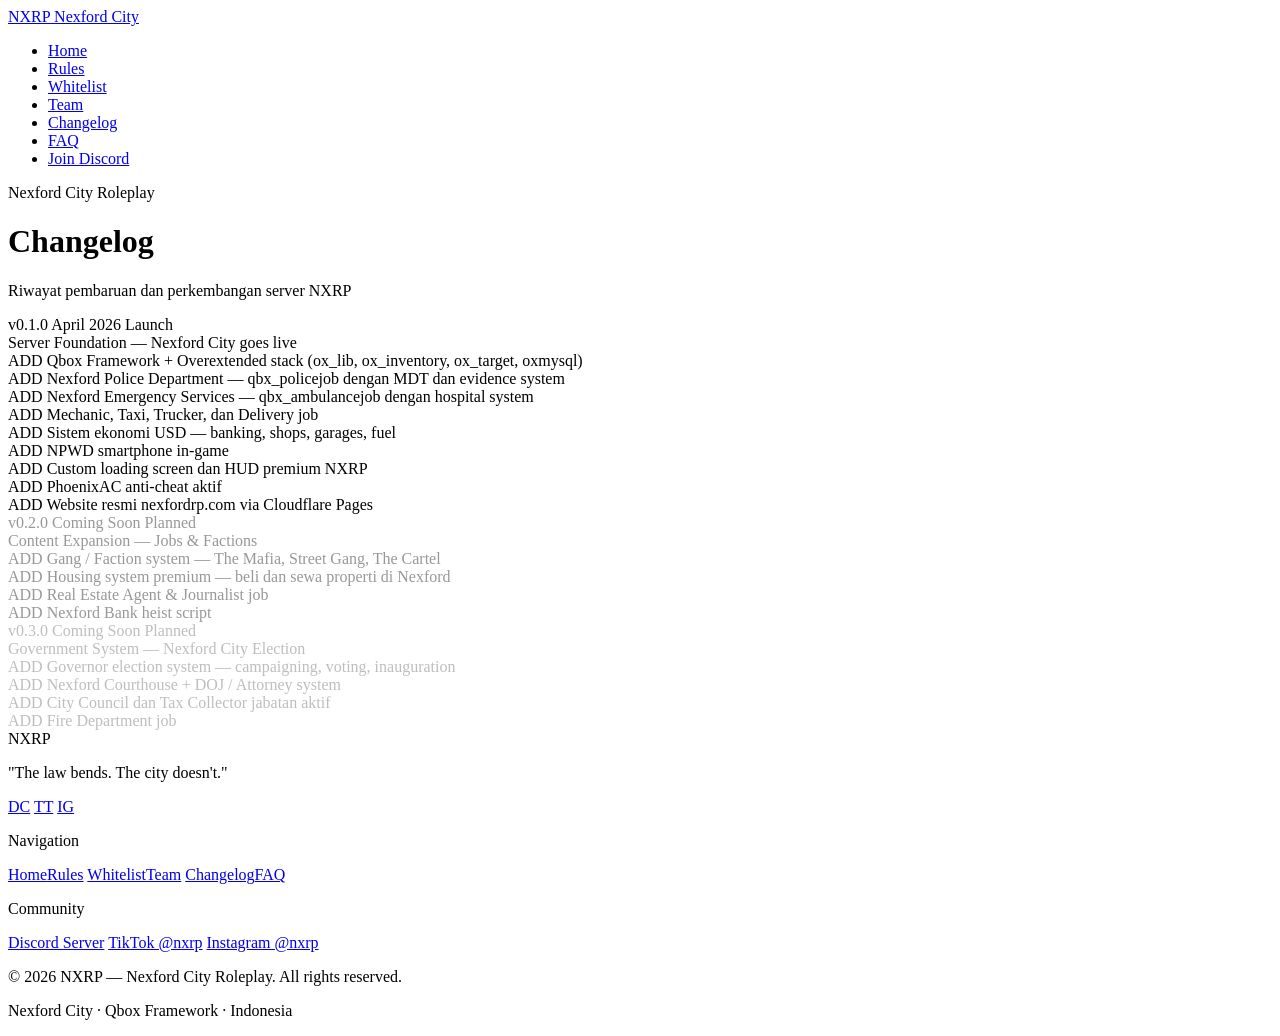
==== changelog.html @ ca9e19a2 "Add files via upload" ====
<!DOCTYPE html>
<html lang="id">
<head>
  <meta charset="UTF-8" />
  <meta name="viewport" content="width=device-width, initial-scale=1.0" />
  <title>Changelog — NXRP Nexford City</title>
  <link rel="icon" type="image/svg+xml" href="assets/img/favicon.svg" />
  <link rel="stylesheet" href="assets/css/style.css" />
</head>
<body>
  <nav class="nav">
    <a href="index.html" class="nav__logo">
      <span class="nav__logo-main">NXRP</span>
      <span class="nav__logo-sub">Nexford City</span>
    </a>
    <ul class="nav__links">
      <li><a href="index.html">Home</a></li>
      <li><a href="rules.html">Rules</a></li>
      <li><a href="whitelist.html">Whitelist</a></li>
      <li><a href="team.html">Team</a></li>
      <li><a href="changelog.html">Changelog</a></li>
      <li><a href="faq.html">FAQ</a></li>
      <li><a href="https://discord.gg/nxrp" target="_blank" rel="noopener" class="nav__cta">Join Discord</a></li>
    </ul>
    <div class="nav__burger"><span></span><span></span><span></span></div>
  </nav>

  <div class="page">
    <div class="page-header">
      <div class="page-header__bg"></div>
      <p class="page-header__eyebrow">Nexford City Roleplay</p>
      <h1 class="page-header__title">Changelog</h1>
      <p class="page-header__sub">Riwayat pembaruan dan perkembangan server NXRP</p>
    </div>

    <section class="section" style="max-width: 800px;">

      <div class="changelog">

        <div class="changelog-entry fade-up">
          <div class="changelog-entry__meta">
            <span class="changelog-entry__version">v0.1.0</span>
            <span class="changelog-entry__date">April 2026</span>
            <span class="changelog-entry__badge badge--major">Launch</span>
          </div>
          <div class="changelog-entry__title">Server Foundation — Nexford City goes live</div>
          <div class="changelog-entry__items">
            <div class="changelog-item">
              <span class="changelog-item__type type--add">ADD</span>
              <span>Qbox Framework + Overextended stack (ox_lib, ox_inventory, ox_target, oxmysql)</span>
            </div>
            <div class="changelog-item">
              <span class="changelog-item__type type--add">ADD</span>
              <span>Nexford Police Department — qbx_policejob dengan MDT dan evidence system</span>
            </div>
            <div class="changelog-item">
              <span class="changelog-item__type type--add">ADD</span>
              <span>Nexford Emergency Services — qbx_ambulancejob dengan hospital system</span>
            </div>
            <div class="changelog-item">
              <span class="changelog-item__type type--add">ADD</span>
              <span>Mechanic, Taxi, Trucker, dan Delivery job</span>
            </div>
            <div class="changelog-item">
              <span class="changelog-item__type type--add">ADD</span>
              <span>Sistem ekonomi USD — banking, shops, garages, fuel</span>
            </div>
            <div class="changelog-item">
              <span class="changelog-item__type type--add">ADD</span>
              <span>NPWD smartphone in-game</span>
            </div>
            <div class="changelog-item">
              <span class="changelog-item__type type--add">ADD</span>
              <span>Custom loading screen dan HUD premium NXRP</span>
            </div>
            <div class="changelog-item">
              <span class="changelog-item__type type--add">ADD</span>
              <span>PhoenixAC anti-cheat aktif</span>
            </div>
            <div class="changelog-item">
              <span class="changelog-item__type type--add">ADD</span>
              <span>Website resmi nexfordrp.com via Cloudflare Pages</span>
            </div>
          </div>
        </div>

        <div class="changelog-entry fade-up" style="opacity: 0.4;">
          <div class="changelog-entry__meta">
            <span class="changelog-entry__version">v0.2.0</span>
            <span class="changelog-entry__date">Coming Soon</span>
            <span class="changelog-entry__badge badge--minor">Planned</span>
          </div>
          <div class="changelog-entry__title">Content Expansion — Jobs & Factions</div>
          <div class="changelog-entry__items">
            <div class="changelog-item">
              <span class="changelog-item__type type--add">ADD</span>
              <span>Gang / Faction system — The Mafia, Street Gang, The Cartel</span>
            </div>
            <div class="changelog-item">
              <span class="changelog-item__type type--add">ADD</span>
              <span>Housing system premium — beli dan sewa properti di Nexford</span>
            </div>
            <div class="changelog-item">
              <span class="changelog-item__type type--add">ADD</span>
              <span>Real Estate Agent & Journalist job</span>
            </div>
            <div class="changelog-item">
              <span class="changelog-item__type type--add">ADD</span>
              <span>Nexford Bank heist script</span>
            </div>
          </div>
        </div>

        <div class="changelog-entry fade-up" style="opacity: 0.25;">
          <div class="changelog-entry__meta">
            <span class="changelog-entry__version">v0.3.0</span>
            <span class="changelog-entry__date">Coming Soon</span>
            <span class="changelog-entry__badge badge--minor">Planned</span>
          </div>
          <div class="changelog-entry__title">Government System — Nexford City Election</div>
          <div class="changelog-entry__items">
            <div class="changelog-item">
              <span class="changelog-item__type type--add">ADD</span>
              <span>Governor election system — campaigning, voting, inauguration</span>
            </div>
            <div class="changelog-item">
              <span class="changelog-item__type type--add">ADD</span>
              <span>Nexford Courthouse + DOJ / Attorney system</span>
            </div>
            <div class="changelog-item">
              <span class="changelog-item__type type--add">ADD</span>
              <span>City Council dan Tax Collector jabatan aktif</span>
            </div>
            <div class="changelog-item">
              <span class="changelog-item__type type--add">ADD</span>
              <span>Fire Department job</span>
            </div>
          </div>
        </div>

      </div>
    </section>
  </div>

  <footer class="footer">
    <div class="footer__inner">
      <div class="footer__brand">
        <div class="footer__logo">NXRP</div>
        <p class="footer__tagline">"The law bends. The city doesn't."</p>
        <div class="footer__socials">
          <a href="https://discord.gg/nxrp" target="_blank" rel="noopener" class="footer__social">DC</a>
          <a href="https://tiktok.com/@nxrp" target="_blank" rel="noopener" class="footer__social">TT</a>
          <a href="https://instagram.com/nxrp" target="_blank" rel="noopener" class="footer__social">IG</a>
        </div>
      </div>
      <div>
        <p class="footer__nav-title">Navigation</p>
        <div class="footer__nav-links">
          <a href="index.html">Home</a><a href="rules.html">Rules</a>
          <a href="whitelist.html">Whitelist</a><a href="team.html">Team</a>
          <a href="changelog.html">Changelog</a><a href="faq.html">FAQ</a>
        </div>
      </div>
      <div>
        <p class="footer__nav-title">Community</p>
        <div class="footer__nav-links">
          <a href="https://discord.gg/nxrp" target="_blank" rel="noopener">Discord Server</a>
          <a href="https://tiktok.com/@nxrp" target="_blank" rel="noopener">TikTok @nxrp</a>
          <a href="https://instagram.com/nxrp" target="_blank" rel="noopener">Instagram @nxrp</a>
        </div>
      </div>
    </div>
    <div class="footer__bottom">
      <p class="footer__copy">© 2026 NXRP — Nexford City Roleplay. All rights reserved.</p>
      <p class="footer__motto">Nexford City · Qbox Framework · Indonesia</p>
    </div>
  </footer>
  <script src="assets/js/main.js"></script>
</body>
</html>
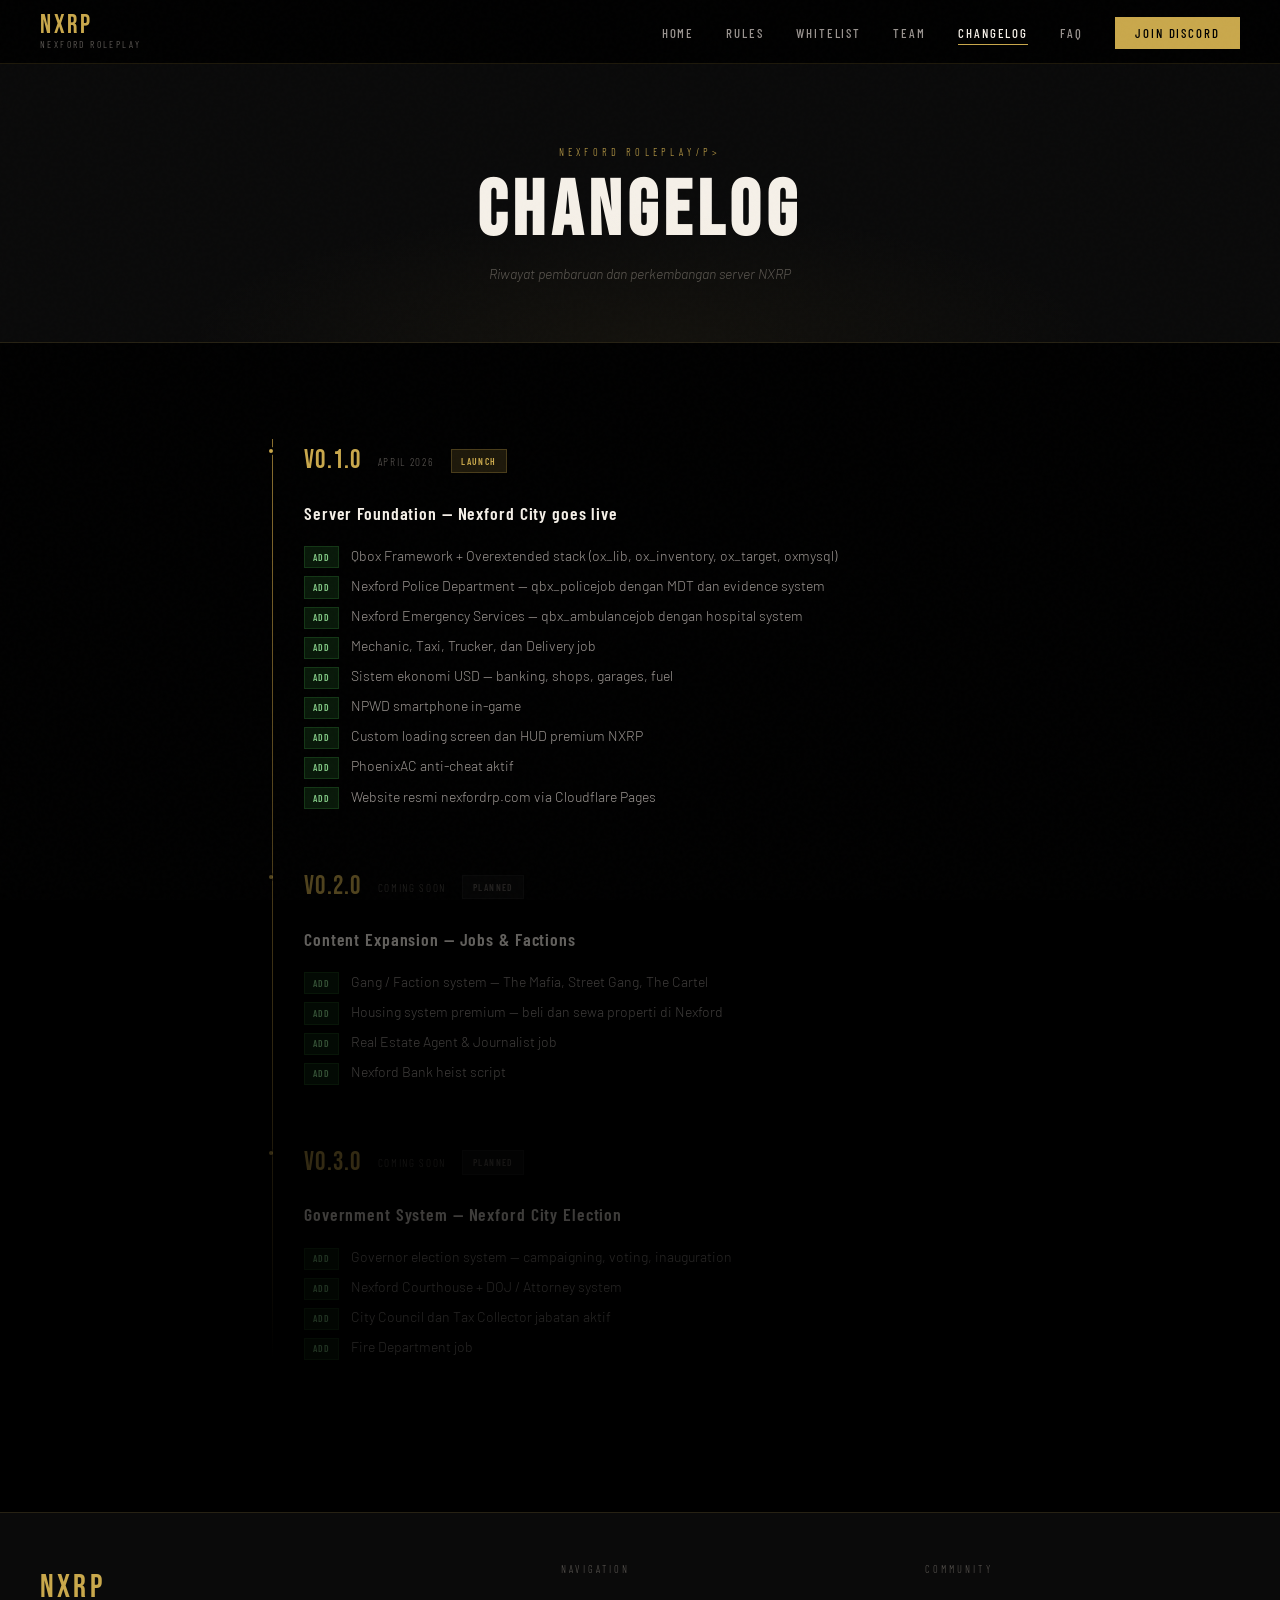
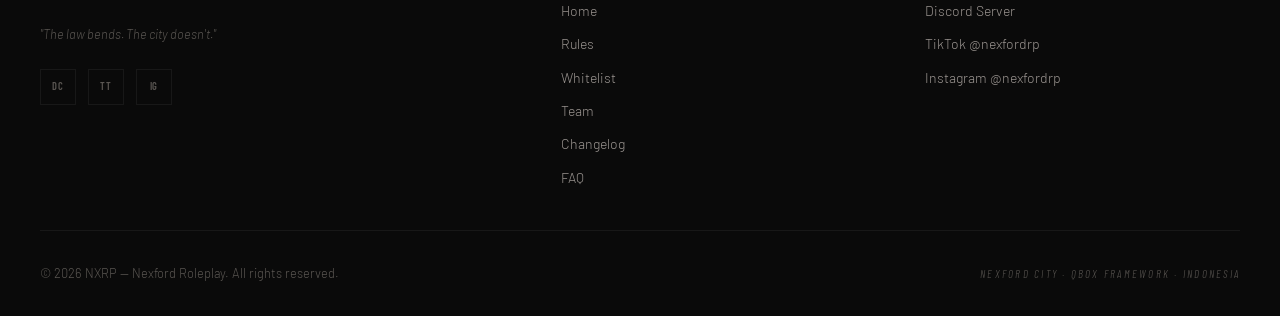
==== commit 21688ea4: "fix: update branding Nexford Roleplay, socmed links, team structure" ====
--- a/changelog.html
+++ b/changelog.html
@@ -3,7 +3,7 @@
 <head>
   <meta charset="UTF-8" />
   <meta name="viewport" content="width=device-width, initial-scale=1.0" />
-  <title>Changelog — NXRP Nexford City</title>
+  <title>Changelog — NXRP Nexford Roleplay</title>
   <link rel="icon" type="image/svg+xml" href="assets/img/favicon.svg" />
   <link rel="stylesheet" href="assets/css/style.css" />
 </head>
@@ -11,7 +11,7 @@
   <nav class="nav">
     <a href="index.html" class="nav__logo">
       <span class="nav__logo-main">NXRP</span>
-      <span class="nav__logo-sub">Nexford City</span>
+      <span class="nav__logo-sub">Nexford Roleplay</span>
     </a>
     <ul class="nav__links">
       <li><a href="index.html">Home</a></li>
@@ -28,7 +28,7 @@
   <div class="page">
     <div class="page-header">
       <div class="page-header__bg"></div>
-      <p class="page-header__eyebrow">Nexford City Roleplay</p>
+      <p class="page-header__eyebrow">Nexford Roleplay/p>
       <h1 class="page-header__title">Changelog</h1>
       <p class="page-header__sub">Riwayat pembaruan dan perkembangan server NXRP</p>
     </div>
@@ -149,8 +149,8 @@
         <p class="footer__tagline">"The law bends. The city doesn't."</p>
         <div class="footer__socials">
           <a href="https://discord.gg/nxrp" target="_blank" rel="noopener" class="footer__social">DC</a>
-          <a href="https://tiktok.com/@nxrp" target="_blank" rel="noopener" class="footer__social">TT</a>
-          <a href="https://instagram.com/nxrp" target="_blank" rel="noopener" class="footer__social">IG</a>
+          <a href="https://tiktok.com/@nexfordrp" target="_blank" rel="noopener" class="footer__social">TT</a>
+          <a href="https://instagram.com/nexfordrp" target="_blank" rel="noopener" class="footer__social">IG</a>
         </div>
       </div>
       <div>
@@ -165,13 +165,13 @@
         <p class="footer__nav-title">Community</p>
         <div class="footer__nav-links">
           <a href="https://discord.gg/nxrp" target="_blank" rel="noopener">Discord Server</a>
-          <a href="https://tiktok.com/@nxrp" target="_blank" rel="noopener">TikTok @nxrp</a>
-          <a href="https://instagram.com/nxrp" target="_blank" rel="noopener">Instagram @nxrp</a>
+          <a href="https://tiktok.com/@nexfordrp" target="_blank" rel="noopener">TikTok @nexfordrp</a>
+          <a href="https://instagram.com/nexfordrp" target="_blank" rel="noopener">Instagram @nexfordrp</a>
         </div>
       </div>
     </div>
     <div class="footer__bottom">
-      <p class="footer__copy">© 2026 NXRP — Nexford City Roleplay. All rights reserved.</p>
+      <p class="footer__copy">© 2026 NXRP — Nexford Roleplay. All rights reserved.</p>
       <p class="footer__motto">Nexford City · Qbox Framework · Indonesia</p>
     </div>
   </footer>
--- a/assets/css/style.css
+++ b/assets/css/style.css
@@ -0,0 +1,995 @@
+@import url('https://fonts.googleapis.com/css2?family=Bebas+Neue&family=Barlow:ital,wght@0,300;0,400;0,500;0,600;1,300&family=Barlow+Condensed:wght@300;400;500;600;700&display=swap');
+
+/* ── Variables ───────────────────────────────────────── */
+:root {
+  --black:      #000000;
+  --black-1:    #0a0a0a;
+  --black-2:    #111111;
+  --black-3:    #1a1a1a;
+  --black-4:    #242424;
+  --gold:       #C9A84C;
+  --gold-dim:   #8a6e2f;
+  --gold-light: #e8c97a;
+  --white:      #f5f0e8;
+  --white-dim:  #9a9490;
+  --white-muted:#5a5652;
+  --red:        #8B1A1A;
+  --red-light:  #c0392b;
+  --border:     rgba(201,168,76,0.15);
+  --border-dim: rgba(255,255,255,0.06);
+
+  --font-display: 'Bebas Neue', 'Impact', sans-serif;
+  --font-condensed: 'Barlow Condensed', sans-serif;
+  --font-body: 'Barlow', sans-serif;
+
+  --nav-h: 64px;
+  --max-w: 1200px;
+  --transition: 0.25s cubic-bezier(0.4,0,0.2,1);
+}
+
+/* ── Reset ───────────────────────────────────────────── */
+*, *::before, *::after { box-sizing: border-box; margin: 0; padding: 0; }
+html { scroll-behavior: smooth; font-size: 16px; }
+body {
+  background: var(--black);
+  color: var(--white);
+  font-family: var(--font-body);
+  font-weight: 300;
+  line-height: 1.7;
+  min-height: 100vh;
+  overflow-x: hidden;
+  -webkit-font-smoothing: antialiased;
+}
+a { color: inherit; text-decoration: none; }
+img { max-width: 100%; display: block; }
+ul { list-style: none; }
+
+/* ── Noise texture overlay ───────────────────────────── */
+body::before {
+  content: '';
+  position: fixed;
+  inset: 0;
+  background-image: url("data:image/svg+xml,%3Csvg viewBox='0 0 256 256' xmlns='http://www.w3.org/2000/svg'%3E%3Cfilter id='noise'%3E%3CfeTurbulence type='fractalNoise' baseFrequency='0.9' numOctaves='4' stitchTiles='stitch'/%3E%3C/filter%3E%3Crect width='100%25' height='100%25' filter='url(%23noise)' opacity='0.03'/%3E%3C/svg%3E");
+  pointer-events: none;
+  z-index: 9999;
+  opacity: 0.4;
+}
+
+/* ── Navigation ──────────────────────────────────────── */
+.nav {
+  position: fixed;
+  top: 0; left: 0; right: 0;
+  height: var(--nav-h);
+  z-index: 100;
+  display: flex;
+  align-items: center;
+  justify-content: space-between;
+  padding: 0 2.5rem;
+  background: rgba(0,0,0,0.85);
+  backdrop-filter: blur(12px);
+  -webkit-backdrop-filter: blur(12px);
+  border-bottom: 1px solid var(--border);
+  transition: background var(--transition);
+}
+.nav__logo {
+  display: flex;
+  flex-direction: column;
+  line-height: 1;
+  gap: 1px;
+}
+.nav__logo-main {
+  font-family: var(--font-display);
+  font-size: 1.6rem;
+  letter-spacing: 0.1em;
+  color: var(--gold);
+}
+.nav__logo-sub {
+  font-family: var(--font-condensed);
+  font-size: 0.6rem;
+  letter-spacing: 0.25em;
+  text-transform: uppercase;
+  color: var(--white-muted);
+  font-weight: 400;
+}
+.nav__links {
+  display: flex;
+  align-items: center;
+  gap: 2rem;
+}
+.nav__links a {
+  font-family: var(--font-condensed);
+  font-size: 0.8rem;
+  font-weight: 500;
+  letter-spacing: 0.15em;
+  text-transform: uppercase;
+  color: var(--white-dim);
+  transition: color var(--transition);
+  position: relative;
+}
+.nav__links a::after {
+  content: '';
+  position: absolute;
+  bottom: -4px; left: 0;
+  width: 0; height: 1px;
+  background: var(--gold);
+  transition: width var(--transition);
+}
+.nav__links a:hover,
+.nav__links a.active { color: var(--white); }
+.nav__links a:hover::after,
+.nav__links a.active::after { width: 100%; }
+.nav__cta {
+  font-family: var(--font-condensed);
+  font-size: 0.75rem;
+  font-weight: 600;
+  letter-spacing: 0.2em;
+  text-transform: uppercase;
+  color: var(--black) !important;
+  background: var(--gold);
+  padding: 0.5rem 1.25rem;
+  border: none;
+  cursor: pointer;
+  transition: background var(--transition), transform var(--transition);
+}
+.nav__cta:hover { background: var(--gold-light); transform: translateY(-1px); }
+.nav__cta::after { display: none !important; }
+.nav__burger {
+  display: none;
+  flex-direction: column;
+  gap: 5px;
+  cursor: pointer;
+  padding: 4px;
+}
+.nav__burger span {
+  display: block;
+  width: 22px; height: 1.5px;
+  background: var(--white);
+  transition: var(--transition);
+}
+
+/* ── Page wrapper ────────────────────────────────────── */
+.page { padding-top: var(--nav-h); }
+
+/* ── Hero ────────────────────────────────────────────── */
+.hero {
+  position: relative;
+  min-height: 100vh;
+  display: flex;
+  align-items: center;
+  justify-content: center;
+  overflow: hidden;
+  padding: 6rem 2rem 4rem;
+}
+.hero__bg {
+  position: absolute;
+  inset: 0;
+  background:
+    radial-gradient(ellipse 80% 60% at 50% 40%, rgba(201,168,76,0.05) 0%, transparent 60%),
+    radial-gradient(ellipse 40% 80% at 80% 20%, rgba(201,168,76,0.03) 0%, transparent 50%),
+    var(--black);
+}
+.hero__lines {
+  position: absolute;
+  inset: 0;
+  background-image:
+    linear-gradient(rgba(201,168,76,0.04) 1px, transparent 1px),
+    linear-gradient(90deg, rgba(201,168,76,0.04) 1px, transparent 1px);
+  background-size: 80px 80px;
+  mask-image: radial-gradient(ellipse 70% 60% at 50% 50%, black 0%, transparent 70%);
+}
+.hero__content {
+  position: relative;
+  text-align: center;
+  max-width: 900px;
+}
+.hero__eyebrow {
+  font-family: var(--font-condensed);
+  font-size: 0.7rem;
+  font-weight: 500;
+  letter-spacing: 0.4em;
+  text-transform: uppercase;
+  color: var(--gold);
+  margin-bottom: 1.5rem;
+  display: flex;
+  align-items: center;
+  justify-content: center;
+  gap: 1rem;
+}
+.hero__eyebrow::before,
+.hero__eyebrow::after {
+  content: '';
+  display: block;
+  width: 40px; height: 1px;
+  background: var(--gold-dim);
+}
+.hero__title {
+  font-family: var(--font-display);
+  font-size: clamp(4.5rem, 12vw, 10rem);
+  line-height: 0.9;
+  letter-spacing: 0.05em;
+  color: var(--white);
+  margin-bottom: 0.5rem;
+}
+.hero__title span { color: var(--gold); }
+.hero__subtitle {
+  font-family: var(--font-display);
+  font-size: clamp(1.2rem, 3vw, 2rem);
+  letter-spacing: 0.3em;
+  color: var(--white-muted);
+  margin-bottom: 2rem;
+}
+.hero__motto {
+  font-family: var(--font-body);
+  font-size: 0.95rem;
+  font-weight: 300;
+  font-style: italic;
+  color: var(--white-dim);
+  letter-spacing: 0.05em;
+  margin-bottom: 3rem;
+}
+.hero__actions {
+  display: flex;
+  gap: 1rem;
+  justify-content: center;
+  flex-wrap: wrap;
+}
+.hero__scroll {
+  position: absolute;
+  bottom: 2rem; left: 50%;
+  transform: translateX(-50%);
+  display: flex;
+  flex-direction: column;
+  align-items: center;
+  gap: 0.5rem;
+  color: var(--white-muted);
+  font-family: var(--font-condensed);
+  font-size: 0.65rem;
+  letter-spacing: 0.2em;
+  text-transform: uppercase;
+  animation: scrollBounce 2s ease-in-out infinite;
+}
+.hero__scroll::after {
+  content: '';
+  display: block;
+  width: 1px; height: 40px;
+  background: linear-gradient(to bottom, var(--gold-dim), transparent);
+}
+@keyframes scrollBounce {
+  0%, 100% { transform: translateX(-50%) translateY(0); }
+  50% { transform: translateX(-50%) translateY(6px); }
+}
+
+/* ── Buttons ─────────────────────────────────────────── */
+.btn {
+  display: inline-flex;
+  align-items: center;
+  gap: 0.5rem;
+  font-family: var(--font-condensed);
+  font-size: 0.8rem;
+  font-weight: 600;
+  letter-spacing: 0.2em;
+  text-transform: uppercase;
+  padding: 0.85rem 2rem;
+  cursor: pointer;
+  border: none;
+  transition: all var(--transition);
+  position: relative;
+  overflow: hidden;
+}
+.btn--primary {
+  background: var(--gold);
+  color: var(--black);
+}
+.btn--primary:hover {
+  background: var(--gold-light);
+  transform: translateY(-2px);
+  box-shadow: 0 8px 24px rgba(201,168,76,0.3);
+}
+.btn--outline {
+  background: transparent;
+  color: var(--white);
+  border: 1px solid rgba(255,255,255,0.2);
+}
+.btn--outline:hover {
+  border-color: var(--gold);
+  color: var(--gold);
+  transform: translateY(-2px);
+}
+
+/* ── Stats bar ───────────────────────────────────────── */
+.stats {
+  border-top: 1px solid var(--border);
+  border-bottom: 1px solid var(--border);
+  background: var(--black-2);
+  padding: 0;
+}
+.stats__inner {
+  max-width: var(--max-w);
+  margin: 0 auto;
+  display: grid;
+  grid-template-columns: repeat(4, 1fr);
+}
+.stats__item {
+  padding: 2rem;
+  text-align: center;
+  border-right: 1px solid var(--border-dim);
+  position: relative;
+  transition: background var(--transition);
+}
+.stats__item:last-child { border-right: none; }
+.stats__item:hover { background: var(--black-3); }
+.stats__num {
+  font-family: var(--font-display);
+  font-size: 2.8rem;
+  color: var(--gold);
+  line-height: 1;
+  margin-bottom: 0.3rem;
+}
+.stats__label {
+  font-family: var(--font-condensed);
+  font-size: 0.7rem;
+  letter-spacing: 0.2em;
+  text-transform: uppercase;
+  color: var(--white-muted);
+  font-weight: 400;
+}
+
+/* ── Section base ────────────────────────────────────── */
+.section {
+  padding: 6rem 2rem;
+  max-width: var(--max-w);
+  margin: 0 auto;
+}
+.section--full {
+  max-width: none;
+  padding-left: 0;
+  padding-right: 0;
+}
+.section__header {
+  margin-bottom: 3.5rem;
+}
+.section__eyebrow {
+  font-family: var(--font-condensed);
+  font-size: 0.7rem;
+  font-weight: 500;
+  letter-spacing: 0.4em;
+  text-transform: uppercase;
+  color: var(--gold);
+  margin-bottom: 0.75rem;
+}
+.section__title {
+  font-family: var(--font-display);
+  font-size: clamp(2.5rem, 5vw, 4rem);
+  letter-spacing: 0.05em;
+  line-height: 1;
+  color: var(--white);
+}
+.section__desc {
+  margin-top: 1rem;
+  font-size: 0.95rem;
+  color: var(--white-dim);
+  max-width: 560px;
+  line-height: 1.8;
+}
+
+/* ── Feature cards ───────────────────────────────────── */
+.features {
+  display: grid;
+  grid-template-columns: repeat(3, 1fr);
+  gap: 1px;
+  background: var(--border-dim);
+  border: 1px solid var(--border-dim);
+}
+.feature-card {
+  background: var(--black-1);
+  padding: 2.5rem;
+  transition: background var(--transition);
+  position: relative;
+  overflow: hidden;
+}
+.feature-card::before {
+  content: '';
+  position: absolute;
+  top: 0; left: 0;
+  width: 100%; height: 2px;
+  background: linear-gradient(90deg, transparent, var(--gold), transparent);
+  opacity: 0;
+  transition: opacity var(--transition);
+}
+.feature-card:hover { background: var(--black-2); }
+.feature-card:hover::before { opacity: 1; }
+.feature-card__icon {
+  font-size: 1.5rem;
+  margin-bottom: 1.25rem;
+}
+.feature-card__title {
+  font-family: var(--font-condensed);
+  font-size: 1rem;
+  font-weight: 600;
+  letter-spacing: 0.1em;
+  text-transform: uppercase;
+  color: var(--white);
+  margin-bottom: 0.75rem;
+}
+.feature-card__text {
+  font-size: 0.875rem;
+  color: var(--white-dim);
+  line-height: 1.8;
+}
+
+/* ── Divider ─────────────────────────────────────────── */
+.divider {
+  width: 100%;
+  height: 1px;
+  background: linear-gradient(90deg, transparent, var(--border), transparent);
+  margin: 0;
+}
+
+/* ── Page header (inner pages) ───────────────────────── */
+.page-header {
+  position: relative;
+  padding: 5rem 2rem 3.5rem;
+  text-align: center;
+  overflow: hidden;
+  border-bottom: 1px solid var(--border);
+  background: var(--black-1);
+}
+.page-header__bg {
+  position: absolute;
+  inset: 0;
+  background: radial-gradient(ellipse 60% 80% at 50% 100%, rgba(201,168,76,0.05) 0%, transparent 60%);
+  pointer-events: none;
+}
+.page-header__eyebrow {
+  font-family: var(--font-condensed);
+  font-size: 0.65rem;
+  letter-spacing: 0.4em;
+  text-transform: uppercase;
+  color: var(--gold);
+  margin-bottom: 0.75rem;
+}
+.page-header__title {
+  font-family: var(--font-display);
+  font-size: clamp(3rem, 6vw, 5.5rem);
+  letter-spacing: 0.08em;
+  color: var(--white);
+  line-height: 1;
+}
+.page-header__sub {
+  margin-top: 0.75rem;
+  font-size: 0.875rem;
+  color: var(--white-muted);
+  font-style: italic;
+}
+
+/* ── Rules page ──────────────────────────────────────── */
+.rules-grid {
+  display: grid;
+  grid-template-columns: 240px 1fr;
+  gap: 3rem;
+  align-items: start;
+}
+.rules-nav {
+  position: sticky;
+  top: calc(var(--nav-h) + 2rem);
+}
+.rules-nav__title {
+  font-family: var(--font-condensed);
+  font-size: 0.65rem;
+  letter-spacing: 0.3em;
+  text-transform: uppercase;
+  color: var(--white-muted);
+  margin-bottom: 1rem;
+  padding-bottom: 0.75rem;
+  border-bottom: 1px solid var(--border-dim);
+}
+.rules-nav__item {
+  display: block;
+  padding: 0.5rem 0;
+  font-family: var(--font-condensed);
+  font-size: 0.8rem;
+  letter-spacing: 0.05em;
+  color: var(--white-muted);
+  border-left: 2px solid transparent;
+  padding-left: 0.75rem;
+  transition: all var(--transition);
+}
+.rules-nav__item:hover,
+.rules-nav__item.active {
+  color: var(--gold);
+  border-left-color: var(--gold);
+}
+.rules-section {
+  margin-bottom: 4rem;
+  scroll-margin-top: calc(var(--nav-h) + 2rem);
+}
+.rules-section__header {
+  display: flex;
+  align-items: center;
+  gap: 1rem;
+  margin-bottom: 1.5rem;
+  padding-bottom: 1rem;
+  border-bottom: 1px solid var(--border-dim);
+}
+.rules-section__num {
+  font-family: var(--font-display);
+  font-size: 2rem;
+  color: var(--gold-dim);
+  line-height: 1;
+  min-width: 2.5rem;
+}
+.rules-section__title {
+  font-family: var(--font-condensed);
+  font-size: 1.4rem;
+  font-weight: 600;
+  letter-spacing: 0.08em;
+  text-transform: uppercase;
+  color: var(--white);
+}
+.rule-item {
+  display: flex;
+  gap: 1rem;
+  padding: 1rem 0;
+  border-bottom: 1px solid var(--border-dim);
+  font-size: 0.9rem;
+  color: var(--white-dim);
+  line-height: 1.7;
+}
+.rule-item:last-child { border-bottom: none; }
+.rule-item__num {
+  font-family: var(--font-condensed);
+  font-size: 0.7rem;
+  color: var(--gold-dim);
+  font-weight: 600;
+  min-width: 2rem;
+  padding-top: 0.1rem;
+}
+.rule-item strong { color: var(--white); font-weight: 500; }
+.rule-badge {
+  display: inline-block;
+  font-family: var(--font-condensed);
+  font-size: 0.6rem;
+  letter-spacing: 0.15em;
+  text-transform: uppercase;
+  padding: 0.2rem 0.6rem;
+  margin-left: 0.5rem;
+  font-weight: 600;
+  vertical-align: middle;
+}
+.rule-badge--ban { background: rgba(139,26,26,0.3); color: #e57373; border: 1px solid rgba(139,26,26,0.4); }
+.rule-badge--warn { background: rgba(180,120,0,0.2); color: #ffb74d; border: 1px solid rgba(180,120,0,0.3); }
+
+/* ── Whitelist page ──────────────────────────────────── */
+.wl-steps {
+  display: grid;
+  grid-template-columns: repeat(3, 1fr);
+  gap: 1px;
+  background: var(--border-dim);
+  border: 1px solid var(--border-dim);
+  margin-bottom: 4rem;
+}
+.wl-step {
+  background: var(--black-1);
+  padding: 2.5rem;
+  position: relative;
+}
+.wl-step__num {
+  font-family: var(--font-display);
+  font-size: 4rem;
+  color: var(--black-4);
+  line-height: 1;
+  margin-bottom: 1.25rem;
+}
+.wl-step__title {
+  font-family: var(--font-condensed);
+  font-size: 1rem;
+  font-weight: 600;
+  letter-spacing: 0.1em;
+  text-transform: uppercase;
+  color: var(--white);
+  margin-bottom: 0.75rem;
+}
+.wl-step__text {
+  font-size: 0.875rem;
+  color: var(--white-dim);
+  line-height: 1.8;
+}
+.wl-requirements {
+  background: var(--black-2);
+  border: 1px solid var(--border-dim);
+  padding: 2.5rem;
+  margin-bottom: 3rem;
+}
+.wl-req-title {
+  font-family: var(--font-condensed);
+  font-size: 0.7rem;
+  letter-spacing: 0.3em;
+  text-transform: uppercase;
+  color: var(--gold);
+  margin-bottom: 1.5rem;
+}
+.wl-req-list {
+  display: grid;
+  grid-template-columns: repeat(2, 1fr);
+  gap: 0.75rem;
+}
+.wl-req-item {
+  display: flex;
+  align-items: flex-start;
+  gap: 0.75rem;
+  font-size: 0.875rem;
+  color: var(--white-dim);
+}
+.wl-req-item::before {
+  content: '—';
+  color: var(--gold-dim);
+  flex-shrink: 0;
+  margin-top: 0.05rem;
+}
+.wl-cta {
+  text-align: center;
+  padding: 4rem 2rem;
+  background: var(--black-2);
+  border: 1px solid var(--border);
+  position: relative;
+  overflow: hidden;
+}
+.wl-cta::before {
+  content: '';
+  position: absolute;
+  top: 0; left: 0; right: 0;
+  height: 2px;
+  background: linear-gradient(90deg, transparent, var(--gold), transparent);
+}
+.wl-cta__title {
+  font-family: var(--font-display);
+  font-size: 3rem;
+  letter-spacing: 0.05em;
+  color: var(--white);
+  margin-bottom: 0.75rem;
+}
+.wl-cta__sub {
+  font-size: 0.9rem;
+  color: var(--white-dim);
+  margin-bottom: 2rem;
+  font-style: italic;
+}
+
+/* ── Team page ───────────────────────────────────────── */
+.team-grid {
+  display: grid;
+  grid-template-columns: repeat(auto-fill, minmax(220px, 1fr));
+  gap: 1px;
+  background: var(--border-dim);
+  border: 1px solid var(--border-dim);
+  margin-bottom: 3rem;
+}
+.team-card {
+  background: var(--black-1);
+  padding: 2rem 1.75rem;
+  transition: background var(--transition);
+  position: relative;
+}
+.team-card:hover { background: var(--black-2); }
+.team-card__avatar {
+  width: 52px; height: 52px;
+  background: var(--black-4);
+  border: 1px solid var(--border);
+  display: flex;
+  align-items: center;
+  justify-content: center;
+  font-family: var(--font-display);
+  font-size: 1.2rem;
+  color: var(--gold);
+  margin-bottom: 1.25rem;
+}
+.team-card__name {
+  font-family: var(--font-condensed);
+  font-size: 1rem;
+  font-weight: 600;
+  letter-spacing: 0.05em;
+  color: var(--white);
+  margin-bottom: 0.25rem;
+}
+.team-card__role {
+  font-family: var(--font-condensed);
+  font-size: 0.7rem;
+  letter-spacing: 0.15em;
+  text-transform: uppercase;
+  color: var(--gold);
+  font-weight: 500;
+  margin-bottom: 0.5rem;
+}
+.team-card__dept {
+  font-size: 0.8rem;
+  color: var(--white-muted);
+}
+.team-card--vacant {
+  opacity: 0.4;
+  border: 1px dashed var(--border-dim);
+  background: transparent;
+}
+.team-card--vacant:hover { background: transparent; opacity: 0.5; }
+
+/* ── Changelog page ──────────────────────────────────── */
+.changelog {
+  position: relative;
+  padding-left: 2rem;
+}
+.changelog::before {
+  content: '';
+  position: absolute;
+  left: 0; top: 0; bottom: 0;
+  width: 1px;
+  background: linear-gradient(to bottom, var(--gold-dim), transparent);
+}
+.changelog-entry {
+  position: relative;
+  margin-bottom: 3.5rem;
+}
+.changelog-entry::before {
+  content: '';
+  position: absolute;
+  left: -2.3rem; top: 0.5rem;
+  width: 8px; height: 8px;
+  background: var(--gold);
+  border: 2px solid var(--black);
+  border-radius: 50%;
+}
+.changelog-entry__meta {
+  display: flex;
+  align-items: center;
+  gap: 1rem;
+  margin-bottom: 1rem;
+}
+.changelog-entry__version {
+  font-family: var(--font-display);
+  font-size: 1.6rem;
+  letter-spacing: 0.05em;
+  color: var(--gold);
+}
+.changelog-entry__date {
+  font-family: var(--font-condensed);
+  font-size: 0.7rem;
+  letter-spacing: 0.15em;
+  text-transform: uppercase;
+  color: var(--white-muted);
+}
+.changelog-entry__badge {
+  font-family: var(--font-condensed);
+  font-size: 0.6rem;
+  letter-spacing: 0.15em;
+  text-transform: uppercase;
+  padding: 0.2rem 0.6rem;
+  font-weight: 600;
+}
+.badge--major { background: rgba(201,168,76,0.15); color: var(--gold); border: 1px solid rgba(201,168,76,0.25); }
+.badge--minor { background: rgba(255,255,255,0.05); color: var(--white-muted); border: 1px solid var(--border-dim); }
+.badge--patch { background: rgba(255,255,255,0.03); color: var(--white-muted); border: 1px solid var(--border-dim); }
+.changelog-entry__title {
+  font-family: var(--font-condensed);
+  font-size: 1.1rem;
+  font-weight: 600;
+  letter-spacing: 0.05em;
+  color: var(--white);
+  margin-bottom: 1rem;
+}
+.changelog-entry__items { display: flex; flex-direction: column; gap: 0.4rem; }
+.changelog-item {
+  display: flex;
+  align-items: flex-start;
+  gap: 0.75rem;
+  font-size: 0.875rem;
+  color: var(--white-dim);
+  line-height: 1.6;
+}
+.changelog-item__type {
+  font-family: var(--font-condensed);
+  font-size: 0.6rem;
+  letter-spacing: 0.1em;
+  text-transform: uppercase;
+  padding: 0.15rem 0.5rem;
+  flex-shrink: 0;
+  margin-top: 0.1rem;
+  font-weight: 600;
+}
+.type--add  { background: rgba(46,125,50,0.2); color: #81c784; border: 1px solid rgba(46,125,50,0.3); }
+.type--fix  { background: rgba(25,118,210,0.2); color: #64b5f6; border: 1px solid rgba(25,118,210,0.3); }
+.type--change { background: rgba(249,168,37,0.15); color: #ffcc02; border: 1px solid rgba(249,168,37,0.25); }
+.type--remove { background: rgba(198,40,40,0.15); color: #ef9a9a; border: 1px solid rgba(198,40,40,0.25); }
+
+/* ── FAQ page ────────────────────────────────────────── */
+.faq-list { display: flex; flex-direction: column; gap: 1px; background: var(--border-dim); border: 1px solid var(--border-dim); }
+.faq-item { background: var(--black-1); }
+.faq-item__btn {
+  width: 100%;
+  display: flex;
+  align-items: center;
+  justify-content: space-between;
+  gap: 1rem;
+  padding: 1.5rem 2rem;
+  background: none;
+  border: none;
+  cursor: pointer;
+  text-align: left;
+  transition: background var(--transition);
+}
+.faq-item__btn:hover { background: var(--black-2); }
+.faq-item__q {
+  font-family: var(--font-condensed);
+  font-size: 1rem;
+  font-weight: 500;
+  letter-spacing: 0.03em;
+  color: var(--white);
+}
+.faq-item__icon {
+  width: 20px; height: 20px;
+  flex-shrink: 0;
+  position: relative;
+  transition: transform var(--transition);
+}
+.faq-item__icon::before,
+.faq-item__icon::after {
+  content: '';
+  position: absolute;
+  top: 50%; left: 50%;
+  transform: translate(-50%, -50%);
+  background: var(--gold);
+  transition: var(--transition);
+}
+.faq-item__icon::before { width: 12px; height: 1px; }
+.faq-item__icon::after { width: 1px; height: 12px; }
+.faq-item.open .faq-item__icon { transform: rotate(45deg); }
+.faq-item__a {
+  padding: 0 2rem;
+  max-height: 0;
+  overflow: hidden;
+  transition: max-height 0.35s cubic-bezier(0.4,0,0.2,1), padding 0.35s;
+  font-size: 0.9rem;
+  color: var(--white-dim);
+  line-height: 1.8;
+}
+.faq-item.open .faq-item__a {
+  max-height: 400px;
+  padding: 0 2rem 1.5rem;
+}
+.faq-item__a a { color: var(--gold); text-decoration: underline; text-decoration-style: dotted; }
+
+/* ── Footer ──────────────────────────────────────────── */
+.footer {
+  border-top: 1px solid var(--border);
+  background: var(--black-1);
+  padding: 3rem 2rem 2rem;
+}
+.footer__inner {
+  max-width: var(--max-w);
+  margin: 0 auto;
+  display: grid;
+  grid-template-columns: 1.5fr 1fr 1fr;
+  gap: 3rem;
+  padding-bottom: 2.5rem;
+  border-bottom: 1px solid var(--border-dim);
+}
+.footer__brand {}
+.footer__logo {
+  font-family: var(--font-display);
+  font-size: 2rem;
+  letter-spacing: 0.1em;
+  color: var(--gold);
+  margin-bottom: 0.5rem;
+}
+.footer__tagline {
+  font-size: 0.8rem;
+  font-style: italic;
+  color: var(--white-muted);
+  margin-bottom: 1.5rem;
+}
+.footer__socials {
+  display: flex;
+  gap: 0.75rem;
+}
+.footer__social {
+  width: 36px; height: 36px;
+  border: 1px solid var(--border-dim);
+  display: flex;
+  align-items: center;
+  justify-content: center;
+  font-family: var(--font-condensed);
+  font-size: 0.65rem;
+  font-weight: 600;
+  letter-spacing: 0.05em;
+  color: var(--white-muted);
+  transition: all var(--transition);
+  text-transform: uppercase;
+}
+.footer__social:hover { border-color: var(--gold); color: var(--gold); }
+.footer__nav-title {
+  font-family: var(--font-condensed);
+  font-size: 0.65rem;
+  letter-spacing: 0.3em;
+  text-transform: uppercase;
+  color: var(--white-muted);
+  margin-bottom: 1.25rem;
+}
+.footer__nav-links {
+  display: flex;
+  flex-direction: column;
+  gap: 0.6rem;
+}
+.footer__nav-links a {
+  font-size: 0.875rem;
+  color: var(--white-dim);
+  transition: color var(--transition);
+}
+.footer__nav-links a:hover { color: var(--gold); }
+.footer__bottom {
+  max-width: var(--max-w);
+  margin: 0 auto;
+  padding-top: 2rem;
+  display: flex;
+  align-items: center;
+  justify-content: space-between;
+  flex-wrap: wrap;
+  gap: 1rem;
+}
+.footer__copy {
+  font-size: 0.8rem;
+  color: var(--white-muted);
+}
+.footer__motto {
+  font-family: var(--font-condensed);
+  font-size: 0.7rem;
+  letter-spacing: 0.2em;
+  text-transform: uppercase;
+  color: var(--white-muted);
+  font-style: italic;
+}
+
+/* ── Animations ──────────────────────────────────────── */
+.fade-up {
+  opacity: 0;
+  transform: translateY(24px);
+  transition: opacity 0.6s ease, transform 0.6s ease;
+}
+.fade-up.visible {
+  opacity: 1;
+  transform: translateY(0);
+}
+
+/* ── Responsive ──────────────────────────────────────── */
+@media (max-width: 1024px) {
+  .features { grid-template-columns: repeat(2, 1fr); }
+  .stats__inner { grid-template-columns: repeat(2, 1fr); }
+  .stats__item:nth-child(2) { border-right: none; }
+  .footer__inner { grid-template-columns: 1fr 1fr; }
+  .footer__brand { grid-column: 1 / -1; }
+  .wl-steps { grid-template-columns: 1fr; }
+  .rules-grid { grid-template-columns: 1fr; }
+  .rules-nav { display: none; }
+}
+@media (max-width: 768px) {
+  .nav__links { display: none; }
+  .nav__burger { display: flex; }
+  .nav__links.open {
+    display: flex;
+    flex-direction: column;
+    position: absolute;
+    top: var(--nav-h); left: 0; right: 0;
+    background: var(--black-1);
+    border-bottom: 1px solid var(--border);
+    padding: 1.5rem 2rem;
+    gap: 1rem;
+  }
+  .features { grid-template-columns: 1fr; }
+  .stats__inner { grid-template-columns: repeat(2, 1fr); }
+  .footer__inner { grid-template-columns: 1fr; }
+  .wl-req-list { grid-template-columns: 1fr; }
+  .team-grid { grid-template-columns: repeat(2, 1fr); }
+  .hero__title { font-size: clamp(3.5rem, 16vw, 5rem); }
+}
+@media (max-width: 480px) {
+  .section { padding: 4rem 1.25rem; }
+  .stats__inner { grid-template-columns: repeat(2, 1fr); }
+  .team-grid { grid-template-columns: 1fr; }
+  .hero__actions { flex-direction: column; align-items: center; }
+}
